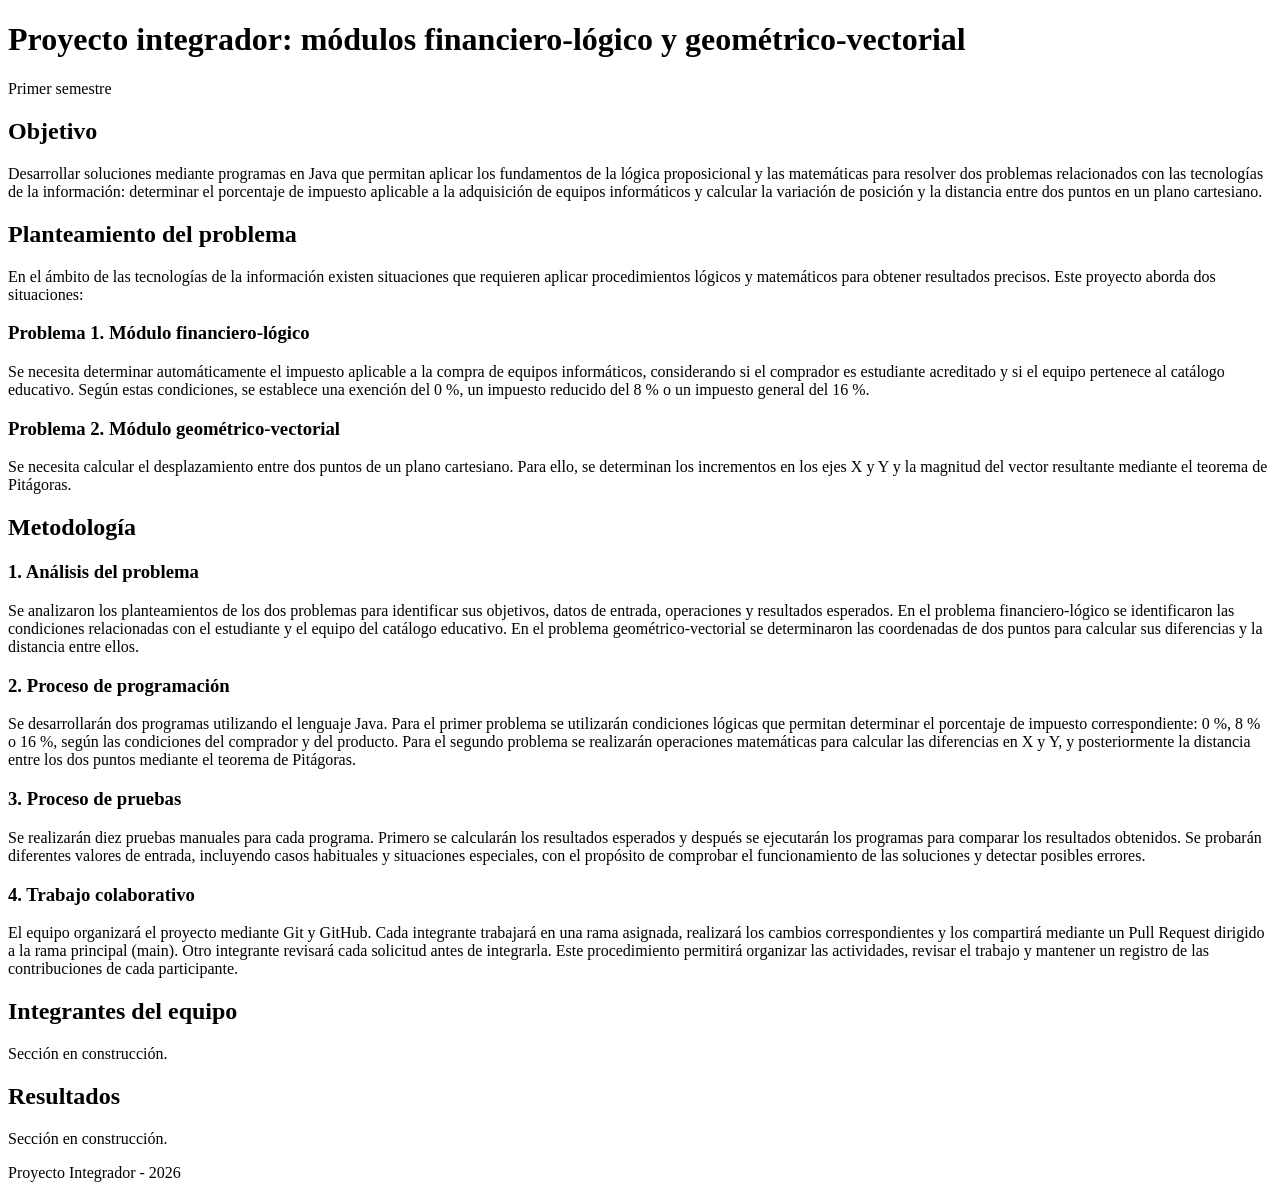
==== index.html @ f16ca9ef "T04: agrega metodologia del proyecto" ====
<!DOCTYPE html>
<html lang="es">
<head>
    <meta charset="UTF-8">
    <meta name="viewport" content="width=device-width, initial-scale=1.0">
    <title>Proyecto integrador: módulos financiero-lógico y geométrico-vectorial</title>
</head>
<body>

    <header>
        <h1>Proyecto integrador: módulos financiero-lógico y geométrico-vectorial</h1>
        <p>Primer semestre</p>
    </header>

    <main>
        <section id="objetivo">
            <h2>Objetivo</h2>
            <p>Desarrollar soluciones mediante programas en Java que permitan aplicar los fundamentos de la lógica proposicional y las matemáticas para resolver dos problemas relacionados con las tecnologías de la información: determinar el porcentaje de impuesto aplicable a la adquisición de equipos informáticos y calcular la variación de posición y la distancia entre dos puntos en un plano cartesiano.</p>
        </section>

        <section id="planteamiento">
            <h2>Planteamiento del problema</h2>
            <p>En el ámbito de las tecnologías de la información existen situaciones que requieren aplicar procedimientos lógicos y matemáticos para obtener resultados precisos. Este proyecto aborda dos situaciones:</p>

            <h3>Problema 1. Módulo financiero-lógico</h3>
            <p>Se necesita determinar automáticamente el impuesto aplicable a la compra de equipos informáticos, considerando si el comprador es estudiante acreditado y si el equipo pertenece al catálogo educativo. Según estas condiciones, se establece una exención del 0 %, un impuesto reducido del 8 % o un impuesto general del 16 %.</p>

            <h3>Problema 2. Módulo geométrico-vectorial</h3>
            <p>Se necesita calcular el desplazamiento entre dos puntos de un plano cartesiano. Para ello, se determinan los incrementos en los ejes X y Y y la magnitud del vector resultante mediante el teorema de Pitágoras.</p>
        </section>

        <section id="metodologia">
    <h2>Metodología</h2>

    <h3>1. Análisis del problema</h3>
    <p>Se analizaron los planteamientos de los dos problemas para identificar sus objetivos, datos de entrada, operaciones y resultados esperados. En el problema financiero-lógico se identificaron las condiciones relacionadas con el estudiante y el equipo del catálogo educativo. En el problema geométrico-vectorial se determinaron las coordenadas de dos puntos para calcular sus diferencias y la distancia entre ellos.</p>

    <h3>2. Proceso de programación</h3>
    <p>Se desarrollarán dos programas utilizando el lenguaje Java. Para el primer problema se utilizarán condiciones lógicas que permitan determinar el porcentaje de impuesto correspondiente: 0 %, 8 % o 16 %, según las condiciones del comprador y del producto. Para el segundo problema se realizarán operaciones matemáticas para calcular las diferencias en X y Y, y posteriormente la distancia entre los dos puntos mediante el teorema de Pitágoras.</p>

    <h3>3. Proceso de pruebas</h3>
    <p>Se realizarán diez pruebas manuales para cada programa. Primero se calcularán los resultados esperados y después se ejecutarán los programas para comparar los resultados obtenidos. Se probarán diferentes valores de entrada, incluyendo casos habituales y situaciones especiales, con el propósito de comprobar el funcionamiento de las soluciones y detectar posibles errores.</p>

    <h3>4. Trabajo colaborativo</h3>
    <p>El equipo organizará el proyecto mediante Git y GitHub. Cada integrante trabajará en una rama asignada, realizará los cambios correspondientes y los compartirá mediante un Pull Request dirigido a la rama principal (main). Otro integrante revisará cada solicitud antes de integrarla. Este procedimiento permitirá organizar las actividades, revisar el trabajo y mantener un registro de las contribuciones de cada participante.</p>
</section>

        <section id="integrantes">
            <h2>Integrantes del equipo</h2>
            <p>Sección en construcción.</p>
        </section>

        <section id="resultados">
            <h2>Resultados</h2>
            <p>Sección en construcción.</p>
        </section>
    </main>

    <footer>
        <p>Proyecto Integrador - 2026</p>
    </footer>

</body>
</html>
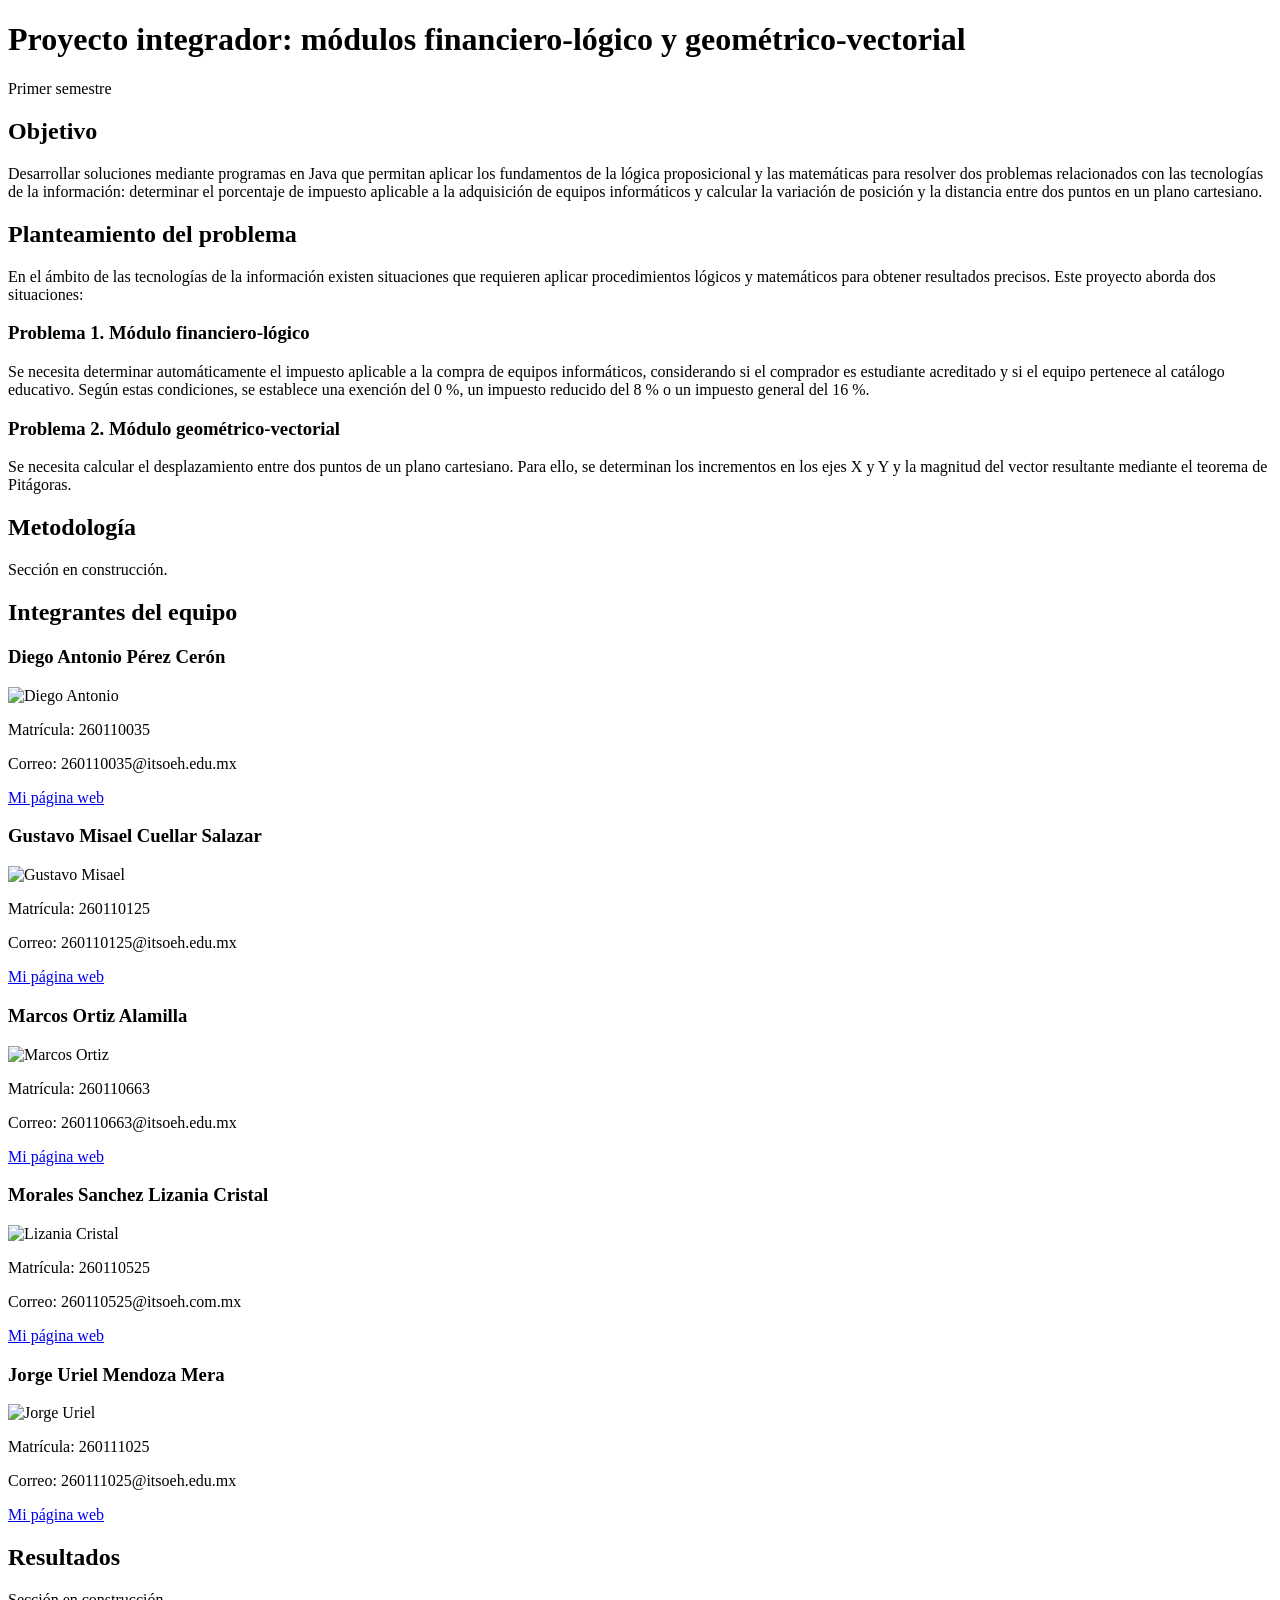
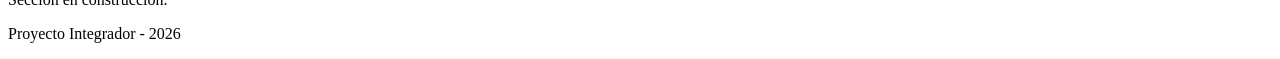
==== commit 36374636: "Agregar integrantes del equipo." ====
--- a/index.html
+++ b/index.html
@@ -30,25 +30,55 @@
         </section>
 
         <section id="metodologia">
-    <h2>Metodología</h2>
-
-    <h3>1. Análisis del problema</h3>
-    <p>Se analizaron los planteamientos de los dos problemas para identificar sus objetivos, datos de entrada, operaciones y resultados esperados. En el problema financiero-lógico se identificaron las condiciones relacionadas con el estudiante y el equipo del catálogo educativo. En el problema geométrico-vectorial se determinaron las coordenadas de dos puntos para calcular sus diferencias y la distancia entre ellos.</p>
-
-    <h3>2. Proceso de programación</h3>
-    <p>Se desarrollarán dos programas utilizando el lenguaje Java. Para el primer problema se utilizarán condiciones lógicas que permitan determinar el porcentaje de impuesto correspondiente: 0 %, 8 % o 16 %, según las condiciones del comprador y del producto. Para el segundo problema se realizarán operaciones matemáticas para calcular las diferencias en X y Y, y posteriormente la distancia entre los dos puntos mediante el teorema de Pitágoras.</p>
-
-    <h3>3. Proceso de pruebas</h3>
-    <p>Se realizarán diez pruebas manuales para cada programa. Primero se calcularán los resultados esperados y después se ejecutarán los programas para comparar los resultados obtenidos. Se probarán diferentes valores de entrada, incluyendo casos habituales y situaciones especiales, con el propósito de comprobar el funcionamiento de las soluciones y detectar posibles errores.</p>
-
-    <h3>4. Trabajo colaborativo</h3>
-    <p>El equipo organizará el proyecto mediante Git y GitHub. Cada integrante trabajará en una rama asignada, realizará los cambios correspondientes y los compartirá mediante un Pull Request dirigido a la rama principal (main). Otro integrante revisará cada solicitud antes de integrarla. Este procedimiento permitirá organizar las actividades, revisar el trabajo y mantener un registro de las contribuciones de cada participante.</p>
-</section>
+            <h2>Metodología</h2>
+            <p>Sección en construcción.</p>
+        </section>
 
         <section id="integrantes">
-            <h2>Integrantes del equipo</h2>
-            <p>Sección en construcción.</p>
-        </section>
+          
+<section id="integrantes">
+    <h2>Integrantes del equipo</h2>
+
+    <article>
+        <h3>Diego Antonio Pérez Cerón</h3>
+        <img src="imagen/integrantes/diego-antonio-perez-ceron.jpeg" alt="Diego Antonio" width="180">
+        <p>Matrícula: 260110035</p>
+        <p>Correo: 260110035@itsoeh.edu.mx</p>
+        <a href="https://diegoapc208.github.io/mi-pagina-To-o/" target="_blank">Mi página web</a>
+    </article>
+
+    <article>
+        <h3>Gustavo Misael Cuellar Salazar</h3>
+        <img src="imagen/integrantes/gustavo-misael-cuellar-salazar.jpeg" alt="Gustavo Misael" width="180">
+        <p>Matrícula: 260110125</p>
+        <p>Correo: 260110125@itsoeh.edu.mx</p>
+        <a href="https://gustavocuellar1.github.io/my-page/" target="_blank">Mi página web</a>
+    </article>
+
+    <article>
+        <h3>Marcos Ortiz Alamilla</h3>
+        <img src="imagen/integrantes/marcos-ortiz-alamilla.jpeg" alt="Marcos Ortiz" width="180">
+        <p>Matrícula: 260110663</p>
+        <p>Correo: 260110663@itsoeh.edu.mx</p>
+        <a href="https://marcosal987.github.io/ortiz/" target="_blank">Mi página web</a>
+    </article>
+
+    <article>
+        <h3>Morales Sanchez Lizania Cristal</h3>
+        <img src="imagen/integrantes/lizania-morales-sanchez.jpeg" alt="Lizania Cristal" width="180">
+        <p>Matrícula: 260110525</p>
+        <p>Correo: 260110525@itsoeh.com.mx</p>
+        <a href="https://lizania720.github.io/My-page2/" target="_blank">Mi página web</a>
+    </article>
+
+    <article>
+        <h3>Jorge Uriel Mendoza Mera</h3>
+        <img src="imagen/integrantes/jorge-uriel-mendoza-mera.jpeg" alt="Jorge Uriel" width="180">
+        <p>Matrícula: 260111025</p>
+        <p>Correo: 260111025@itsoeh.edu.mx</p>
+        <a href="https://bodo0105.github.io/my-page/" target="_blank">Mi página web</a>
+    </article>
+</section>
 
         <section id="resultados">
             <h2>Resultados</h2>
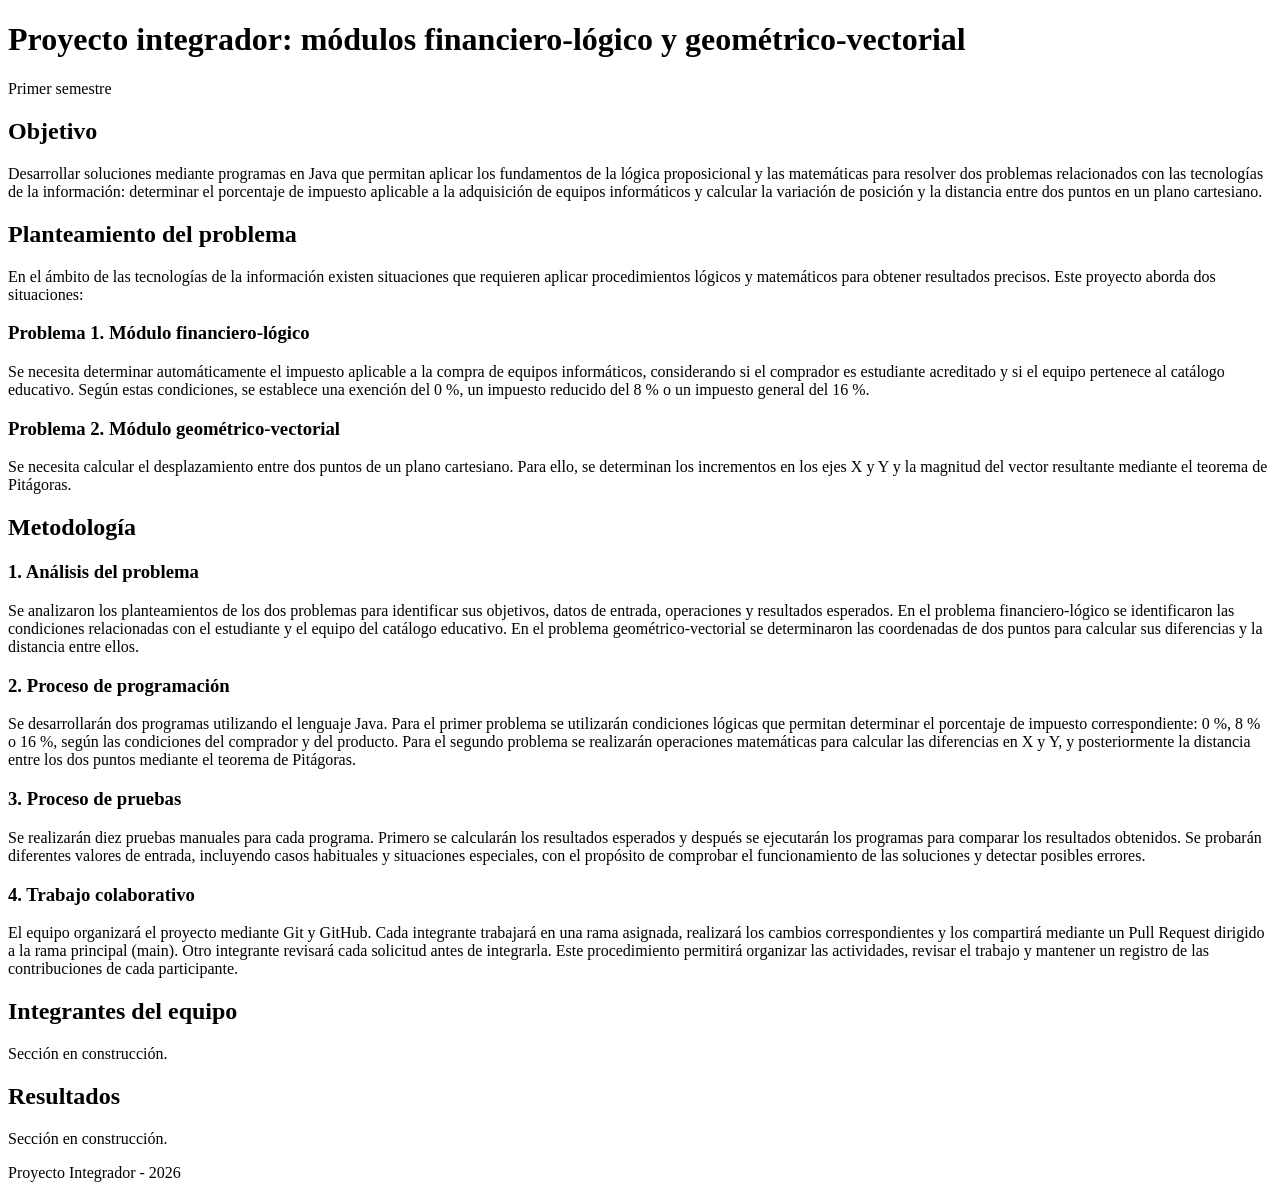
==== commit 524a6c13: "Merge f16ca9ef52c9d3862720efa765cf6a5c527918a0 into ad91572a4ea396619b0350d4fc3333c9df7b1b1e" ====
--- a/index.html
+++ b/index.html
@@ -30,55 +30,25 @@
         </section>
 
         <section id="metodologia">
-            <h2>Metodología</h2>
+    <h2>Metodología</h2>
+
+    <h3>1. Análisis del problema</h3>
+    <p>Se analizaron los planteamientos de los dos problemas para identificar sus objetivos, datos de entrada, operaciones y resultados esperados. En el problema financiero-lógico se identificaron las condiciones relacionadas con el estudiante y el equipo del catálogo educativo. En el problema geométrico-vectorial se determinaron las coordenadas de dos puntos para calcular sus diferencias y la distancia entre ellos.</p>
+
+    <h3>2. Proceso de programación</h3>
+    <p>Se desarrollarán dos programas utilizando el lenguaje Java. Para el primer problema se utilizarán condiciones lógicas que permitan determinar el porcentaje de impuesto correspondiente: 0 %, 8 % o 16 %, según las condiciones del comprador y del producto. Para el segundo problema se realizarán operaciones matemáticas para calcular las diferencias en X y Y, y posteriormente la distancia entre los dos puntos mediante el teorema de Pitágoras.</p>
+
+    <h3>3. Proceso de pruebas</h3>
+    <p>Se realizarán diez pruebas manuales para cada programa. Primero se calcularán los resultados esperados y después se ejecutarán los programas para comparar los resultados obtenidos. Se probarán diferentes valores de entrada, incluyendo casos habituales y situaciones especiales, con el propósito de comprobar el funcionamiento de las soluciones y detectar posibles errores.</p>
+
+    <h3>4. Trabajo colaborativo</h3>
+    <p>El equipo organizará el proyecto mediante Git y GitHub. Cada integrante trabajará en una rama asignada, realizará los cambios correspondientes y los compartirá mediante un Pull Request dirigido a la rama principal (main). Otro integrante revisará cada solicitud antes de integrarla. Este procedimiento permitirá organizar las actividades, revisar el trabajo y mantener un registro de las contribuciones de cada participante.</p>
+</section>
+
+        <section id="integrantes">
+            <h2>Integrantes del equipo</h2>
             <p>Sección en construcción.</p>
         </section>
-
-        <section id="integrantes">
-          
-<section id="integrantes">
-    <h2>Integrantes del equipo</h2>
-
-    <article>
-        <h3>Diego Antonio Pérez Cerón</h3>
-        <img src="imagen/integrantes/diego-antonio-perez-ceron.jpeg" alt="Diego Antonio" width="180">
-        <p>Matrícula: 260110035</p>
-        <p>Correo: 260110035@itsoeh.edu.mx</p>
-        <a href="https://diegoapc208.github.io/mi-pagina-To-o/" target="_blank">Mi página web</a>
-    </article>
-
-    <article>
-        <h3>Gustavo Misael Cuellar Salazar</h3>
-        <img src="imagen/integrantes/gustavo-misael-cuellar-salazar.jpeg" alt="Gustavo Misael" width="180">
-        <p>Matrícula: 260110125</p>
-        <p>Correo: 260110125@itsoeh.edu.mx</p>
-        <a href="https://gustavocuellar1.github.io/my-page/" target="_blank">Mi página web</a>
-    </article>
-
-    <article>
-        <h3>Marcos Ortiz Alamilla</h3>
-        <img src="imagen/integrantes/marcos-ortiz-alamilla.jpeg" alt="Marcos Ortiz" width="180">
-        <p>Matrícula: 260110663</p>
-        <p>Correo: 260110663@itsoeh.edu.mx</p>
-        <a href="https://marcosal987.github.io/ortiz/" target="_blank">Mi página web</a>
-    </article>
-
-    <article>
-        <h3>Morales Sanchez Lizania Cristal</h3>
-        <img src="imagen/integrantes/lizania-morales-sanchez.jpeg" alt="Lizania Cristal" width="180">
-        <p>Matrícula: 260110525</p>
-        <p>Correo: 260110525@itsoeh.com.mx</p>
-        <a href="https://lizania720.github.io/My-page2/" target="_blank">Mi página web</a>
-    </article>
-
-    <article>
-        <h3>Jorge Uriel Mendoza Mera</h3>
-        <img src="imagen/integrantes/jorge-uriel-mendoza-mera.jpeg" alt="Jorge Uriel" width="180">
-        <p>Matrícula: 260111025</p>
-        <p>Correo: 260111025@itsoeh.edu.mx</p>
-        <a href="https://bodo0105.github.io/my-page/" target="_blank">Mi página web</a>
-    </article>
-</section>
 
         <section id="resultados">
             <h2>Resultados</h2>
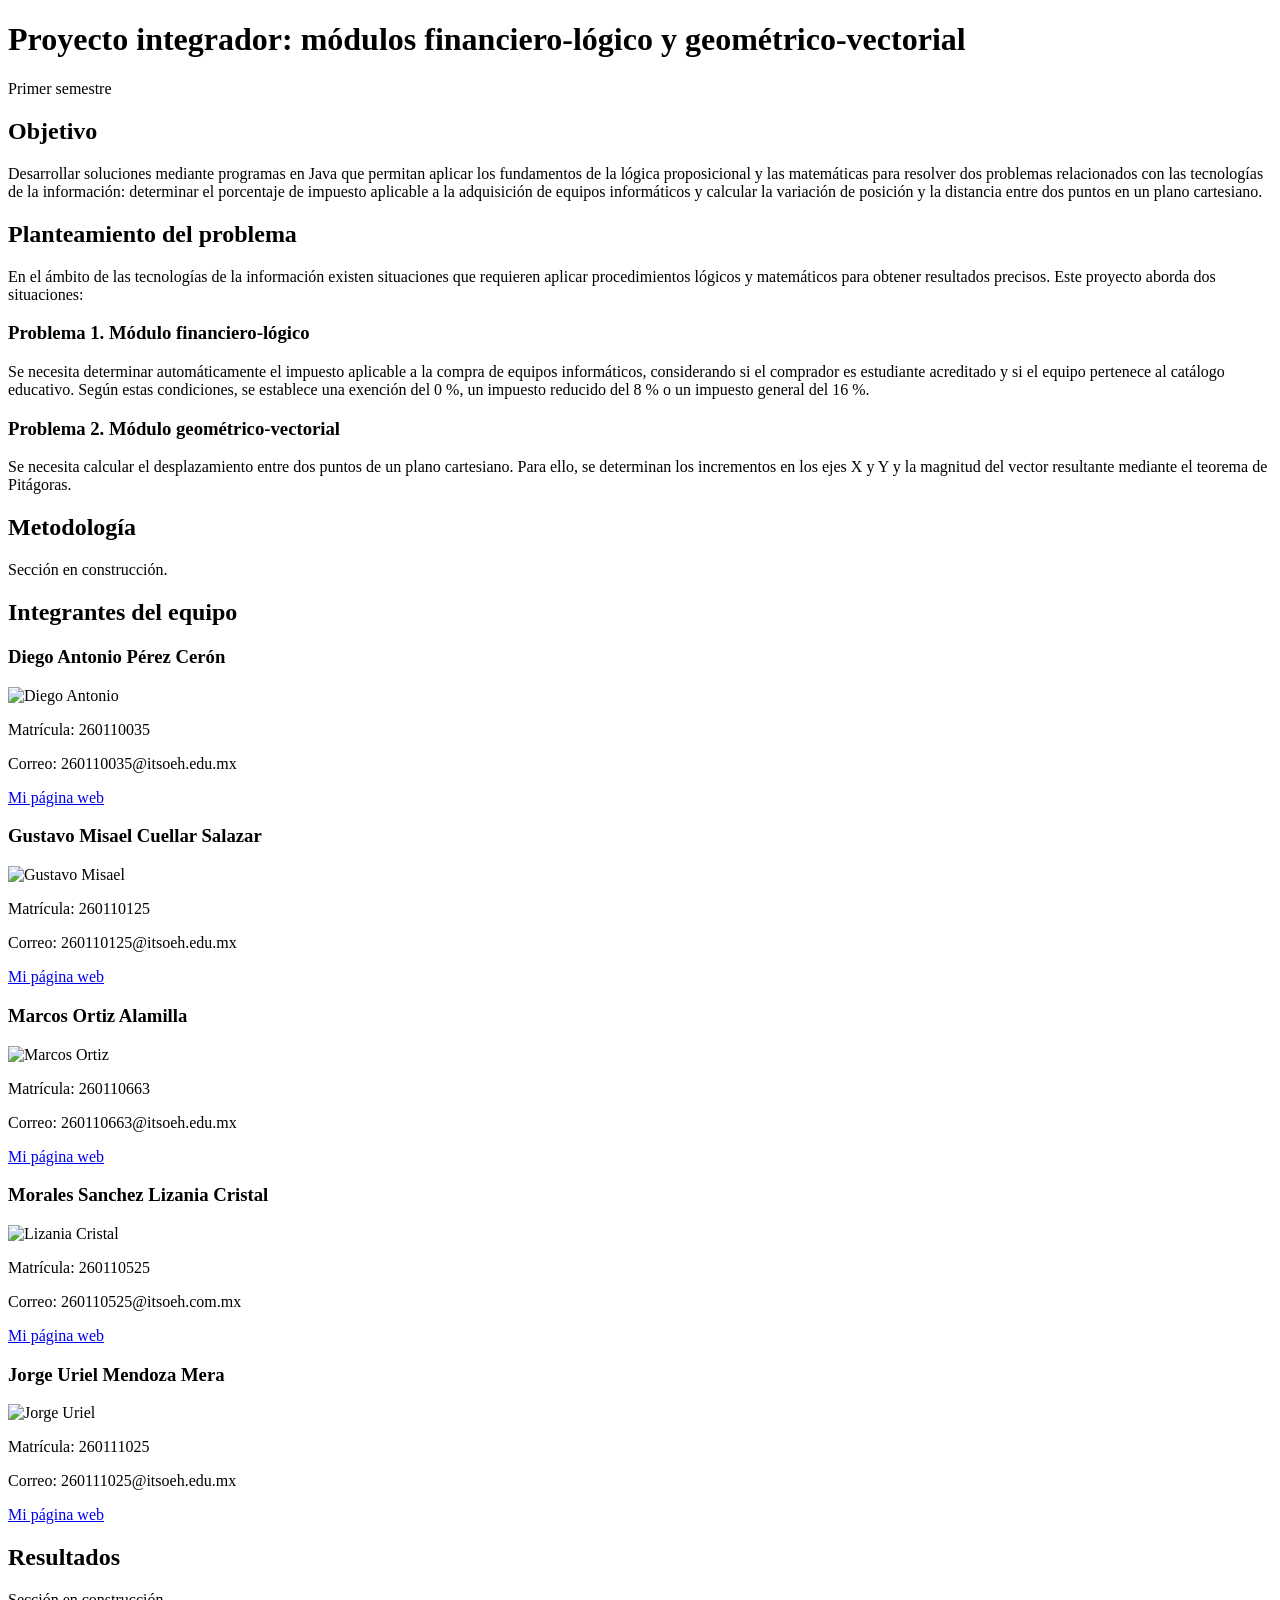
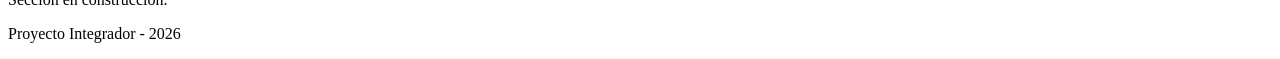
==== commit cf400049: "Merge pull request #7 from GustavoCuellar1/web/integrantes Web/integrantes" ====
--- a/index.html
+++ b/index.html
@@ -30,25 +30,53 @@
         </section>
 
         <section id="metodologia">
-    <h2>Metodología</h2>
-
-    <h3>1. Análisis del problema</h3>
-    <p>Se analizaron los planteamientos de los dos problemas para identificar sus objetivos, datos de entrada, operaciones y resultados esperados. En el problema financiero-lógico se identificaron las condiciones relacionadas con el estudiante y el equipo del catálogo educativo. En el problema geométrico-vectorial se determinaron las coordenadas de dos puntos para calcular sus diferencias y la distancia entre ellos.</p>
-
-    <h3>2. Proceso de programación</h3>
-    <p>Se desarrollarán dos programas utilizando el lenguaje Java. Para el primer problema se utilizarán condiciones lógicas que permitan determinar el porcentaje de impuesto correspondiente: 0 %, 8 % o 16 %, según las condiciones del comprador y del producto. Para el segundo problema se realizarán operaciones matemáticas para calcular las diferencias en X y Y, y posteriormente la distancia entre los dos puntos mediante el teorema de Pitágoras.</p>
-
-    <h3>3. Proceso de pruebas</h3>
-    <p>Se realizarán diez pruebas manuales para cada programa. Primero se calcularán los resultados esperados y después se ejecutarán los programas para comparar los resultados obtenidos. Se probarán diferentes valores de entrada, incluyendo casos habituales y situaciones especiales, con el propósito de comprobar el funcionamiento de las soluciones y detectar posibles errores.</p>
-
-    <h3>4. Trabajo colaborativo</h3>
-    <p>El equipo organizará el proyecto mediante Git y GitHub. Cada integrante trabajará en una rama asignada, realizará los cambios correspondientes y los compartirá mediante un Pull Request dirigido a la rama principal (main). Otro integrante revisará cada solicitud antes de integrarla. Este procedimiento permitirá organizar las actividades, revisar el trabajo y mantener un registro de las contribuciones de cada participante.</p>
-</section>
-
-        <section id="integrantes">
-            <h2>Integrantes del equipo</h2>
+            <h2>Metodología</h2>
             <p>Sección en construcción.</p>
         </section>
+          
+<section id="integrantes">
+    <h2>Integrantes del equipo</h2>
+
+    <article>
+        <h3>Diego Antonio Pérez Cerón</h3>
+        <img src="imagen/integrantes/diego-antonio-perez-ceron.jpeg" alt="Diego Antonio" width="180">
+        <p>Matrícula: 260110035</p>
+        <p>Correo: 260110035@itsoeh.edu.mx</p>
+        <a href="https://diegoapc208.github.io/mi-pagina-To-o/" target="_blank">Mi página web</a>
+    </article>
+
+    <article>
+        <h3>Gustavo Misael Cuellar Salazar</h3>
+        <img src="imagen/integrantes/gustavo-misael-cuellar-salazar.jpeg" alt="Gustavo Misael" width="180">
+        <p>Matrícula: 260110125</p>
+        <p>Correo: 260110125@itsoeh.edu.mx</p>
+        <a href="https://gustavocuellar1.github.io/my-page/" target="_blank">Mi página web</a>
+    </article>
+
+    <article>
+        <h3>Marcos Ortiz Alamilla</h3>
+        <img src="imagen/integrantes/marcos-ortiz-alamilla.jpeg" alt="Marcos Ortiz" width="180">
+        <p>Matrícula: 260110663</p>
+        <p>Correo: 260110663@itsoeh.edu.mx</p>
+        <a href="https://marcosal987.github.io/ortiz/" target="_blank">Mi página web</a>
+    </article>
+
+    <article>
+        <h3>Morales Sanchez Lizania Cristal</h3>
+        <img src="imagen/integrantes/lizania-morales-sanchez.jpeg" alt="Lizania Cristal" width="180">
+        <p>Matrícula: 260110525</p>
+        <p>Correo: 260110525@itsoeh.com.mx</p>
+        <a href="https://lizania720.github.io/My-page2/" target="_blank">Mi página web</a>
+    </article>
+
+    <article>
+        <h3>Jorge Uriel Mendoza Mera</h3>
+        <img src="imagen/integrantes/jorge-uriel-mendoza-mera.jpeg" alt="Jorge Uriel" width="180">
+        <p>Matrícula: 260111025</p>
+        <p>Correo: 260111025@itsoeh.edu.mx</p>
+        <a href="https://bodo0105.github.io/my-page/" target="_blank">Mi página web</a>
+    </article>
+</section>
 
         <section id="resultados">
             <h2>Resultados</h2>
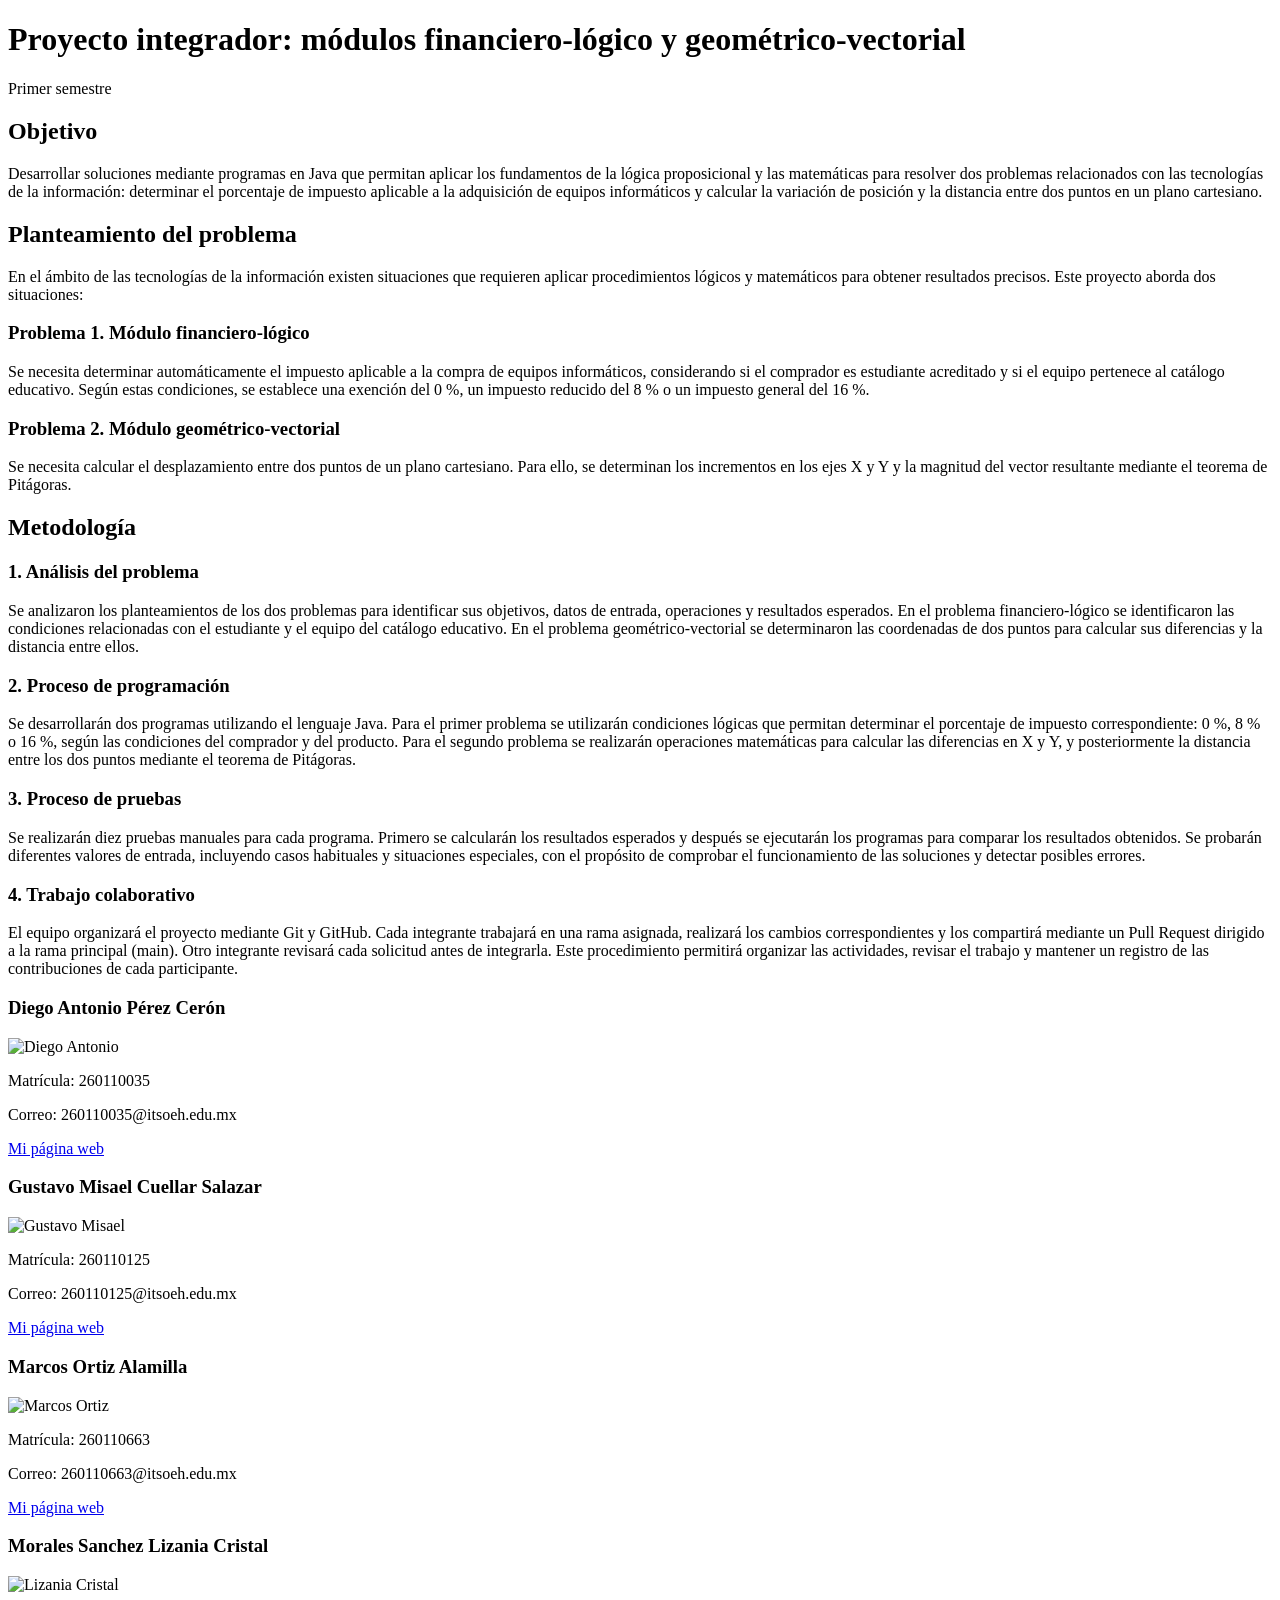
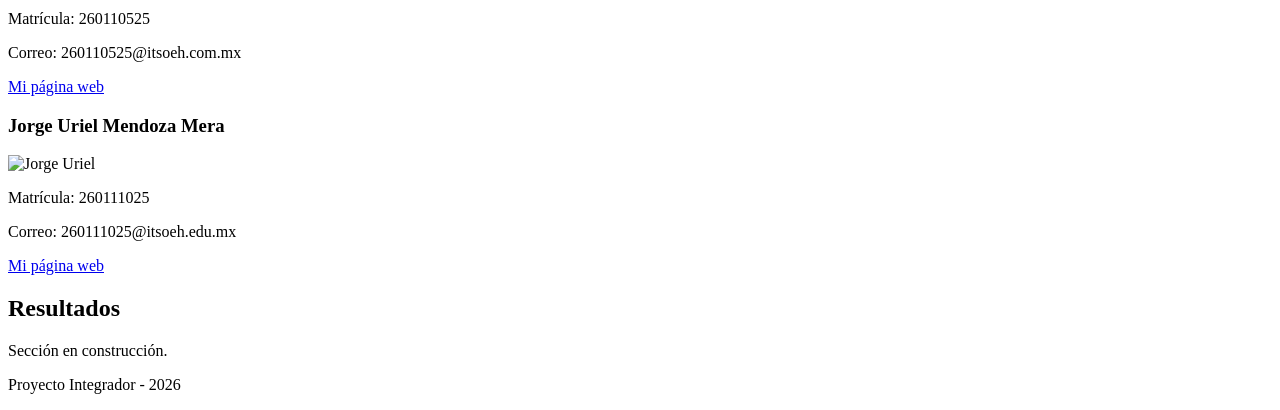
==== commit 28374dd3: "Merge branch 'main' into web/metodologia" ====
--- a/index.html
+++ b/index.html
@@ -30,12 +30,20 @@
         </section>
 
         <section id="metodologia">
-            <h2>Metodología</h2>
-            <p>Sección en construcción.</p>
-        </section>
-          
-<section id="integrantes">
-    <h2>Integrantes del equipo</h2>
+    <h2>Metodología</h2>
+
+    <h3>1. Análisis del problema</h3>
+    <p>Se analizaron los planteamientos de los dos problemas para identificar sus objetivos, datos de entrada, operaciones y resultados esperados. En el problema financiero-lógico se identificaron las condiciones relacionadas con el estudiante y el equipo del catálogo educativo. En el problema geométrico-vectorial se determinaron las coordenadas de dos puntos para calcular sus diferencias y la distancia entre ellos.</p>
+
+    <h3>2. Proceso de programación</h3>
+    <p>Se desarrollarán dos programas utilizando el lenguaje Java. Para el primer problema se utilizarán condiciones lógicas que permitan determinar el porcentaje de impuesto correspondiente: 0 %, 8 % o 16 %, según las condiciones del comprador y del producto. Para el segundo problema se realizarán operaciones matemáticas para calcular las diferencias en X y Y, y posteriormente la distancia entre los dos puntos mediante el teorema de Pitágoras.</p>
+
+    <h3>3. Proceso de pruebas</h3>
+    <p>Se realizarán diez pruebas manuales para cada programa. Primero se calcularán los resultados esperados y después se ejecutarán los programas para comparar los resultados obtenidos. Se probarán diferentes valores de entrada, incluyendo casos habituales y situaciones especiales, con el propósito de comprobar el funcionamiento de las soluciones y detectar posibles errores.</p>
+
+    <h3>4. Trabajo colaborativo</h3>
+    <p>El equipo organizará el proyecto mediante Git y GitHub. Cada integrante trabajará en una rama asignada, realizará los cambios correspondientes y los compartirá mediante un Pull Request dirigido a la rama principal (main). Otro integrante revisará cada solicitud antes de integrarla. Este procedimiento permitirá organizar las actividades, revisar el trabajo y mantener un registro de las contribuciones de cada participante.</p>
+</section>
 
     <article>
         <h3>Diego Antonio Pérez Cerón</h3>
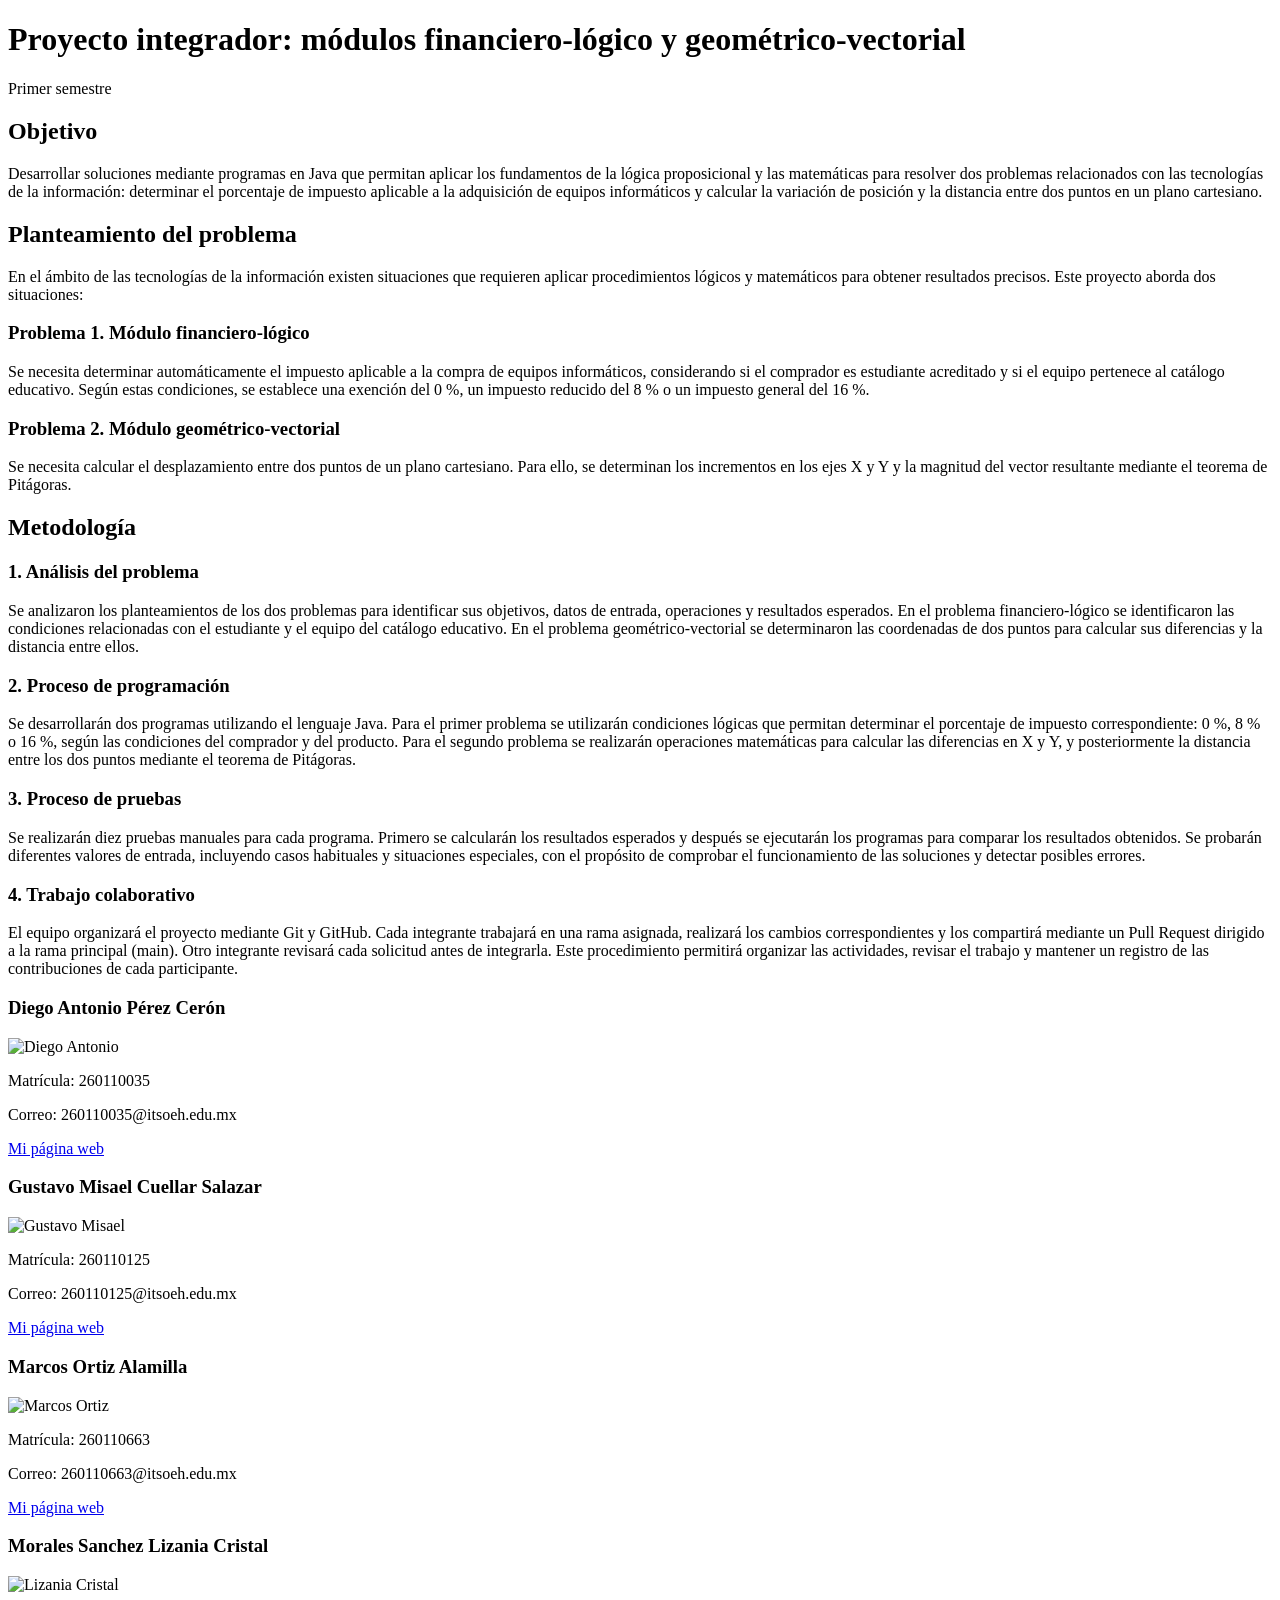
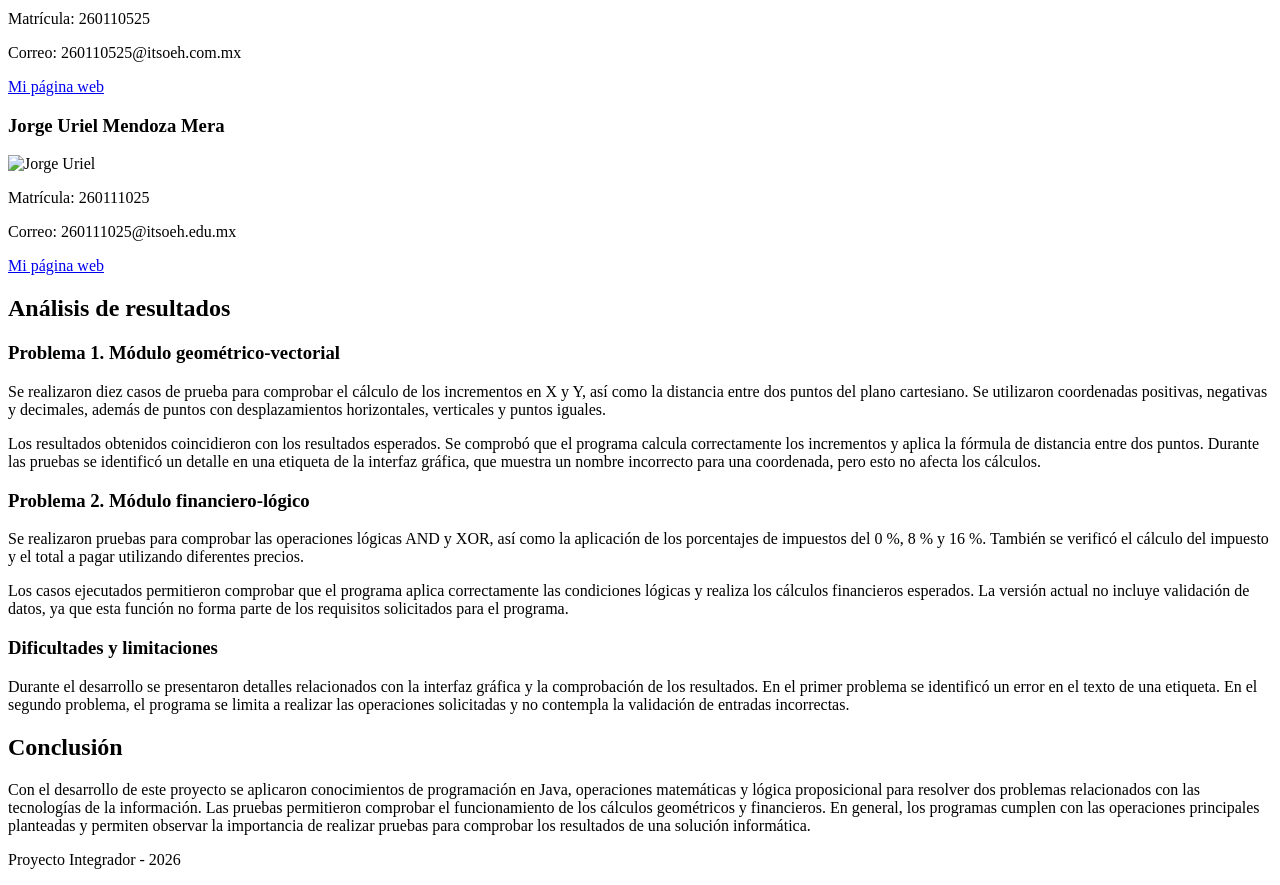
==== commit 99dd3bf6: "T12: Agregue el análisis de resultados y la conclusión" ====
--- a/index.html
+++ b/index.html
@@ -85,11 +85,26 @@
         <a href="https://bodo0105.github.io/my-page/" target="_blank">Mi página web</a>
     </article>
 </section>
+<section id="resultados">
+    <h2>Análisis de resultados</h2>
 
-        <section id="resultados">
-            <h2>Resultados</h2>
-            <p>Sección en construcción.</p>
-        </section>
+    <h3>Problema 1. Módulo geométrico-vectorial</h3>
+    <p>Se realizaron diez casos de prueba para comprobar el cálculo de los incrementos en X y Y, así como la distancia entre dos puntos del plano cartesiano. Se utilizaron coordenadas positivas, negativas y decimales, además de puntos con desplazamientos horizontales, verticales y puntos iguales.</p>
+
+    <p>Los resultados obtenidos coincidieron con los resultados esperados. Se comprobó que el programa calcula correctamente los incrementos y aplica la fórmula de distancia entre dos puntos. Durante las pruebas se identificó un detalle en una etiqueta de la interfaz gráfica, que muestra un nombre incorrecto para una coordenada, pero esto no afecta los cálculos.</p>
+
+    <h3>Problema 2. Módulo financiero-lógico</h3>
+    <p>Se realizaron pruebas para comprobar las operaciones lógicas AND y XOR, así como la aplicación de los porcentajes de impuestos del 0 %, 8 % y 16 %. También se verificó el cálculo del impuesto y el total a pagar utilizando diferentes precios.</p>
+
+    <p>Los casos ejecutados permitieron comprobar que el programa aplica correctamente las condiciones lógicas y realiza los cálculos financieros esperados. La versión actual no incluye validación de datos, ya que esta función no forma parte de los requisitos solicitados para el programa.</p>
+
+    <h3>Dificultades y limitaciones</h3>
+    <p>Durante el desarrollo se presentaron detalles relacionados con la interfaz gráfica y la comprobación de los resultados. En el primer problema se identificó un error en el texto de una etiqueta. En el segundo problema, el programa se limita a realizar las operaciones solicitadas y no contempla la validación de entradas incorrectas.</p>
+
+    <h2>Conclusión</h2>
+    <p>Con el desarrollo de este proyecto se aplicaron conocimientos de programación en Java, operaciones matemáticas y lógica proposicional para resolver dos problemas relacionados con las tecnologías de la información. Las pruebas permitieron comprobar el funcionamiento de los cálculos geométricos y financieros. En general, los programas cumplen con las operaciones principales planteadas y permiten observar la importancia de realizar pruebas para comprobar los resultados de una solución informática.</p>
+</section>
+
     </main>
 
     <footer>
@@ -97,4 +112,4 @@
     </footer>
 
 </body>
-</html>
+</html>
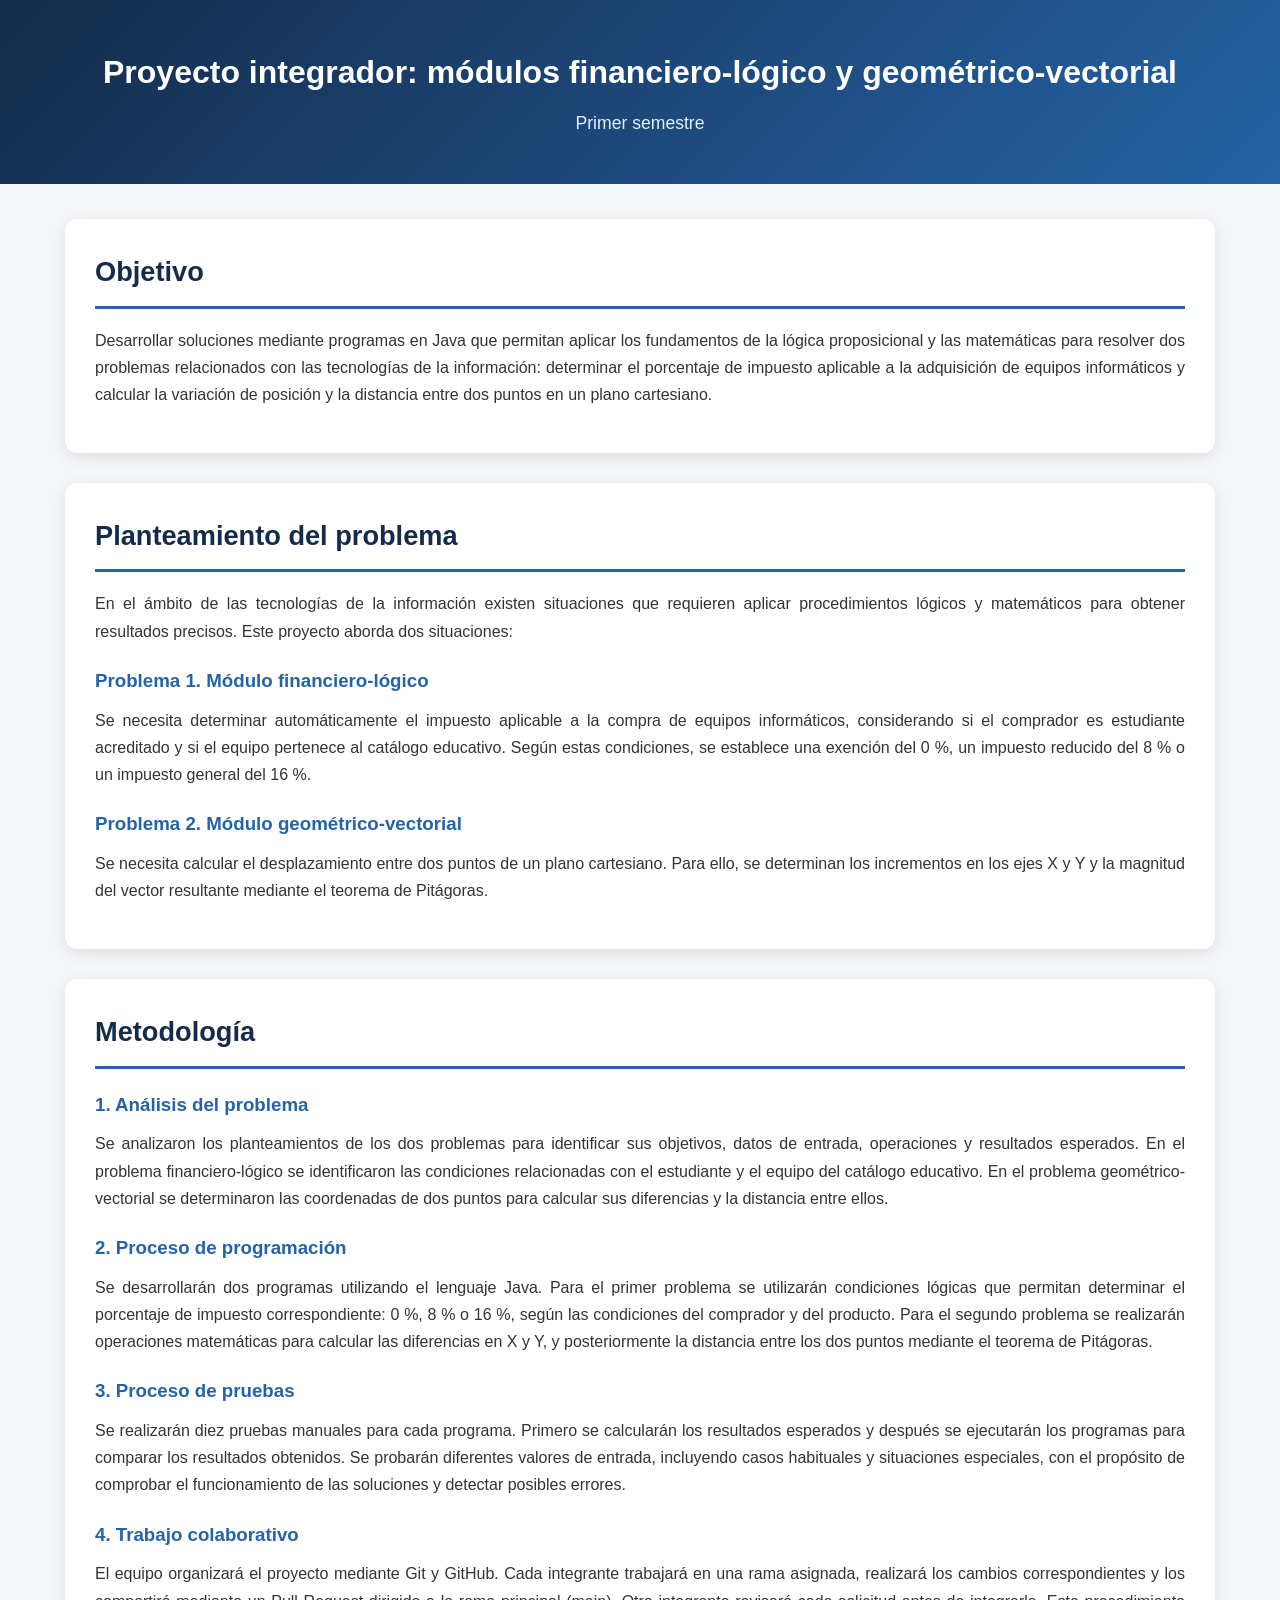
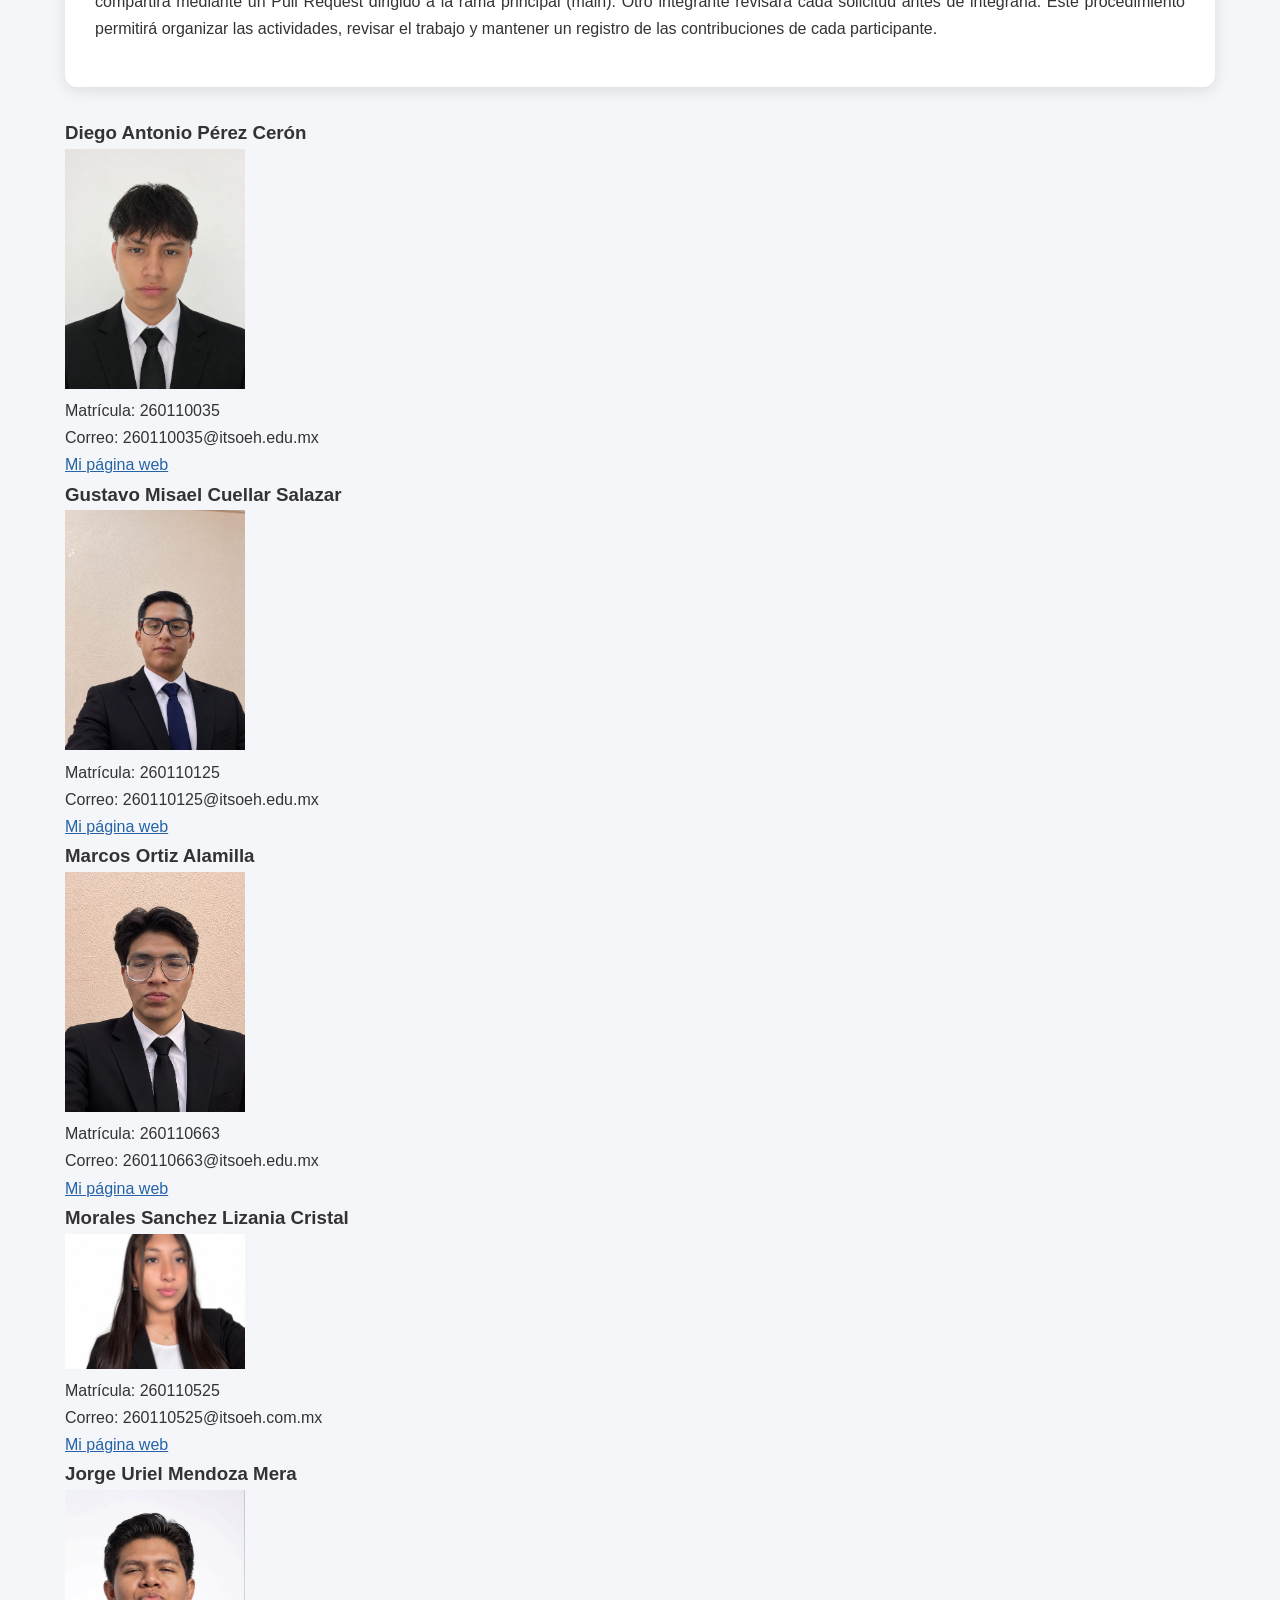
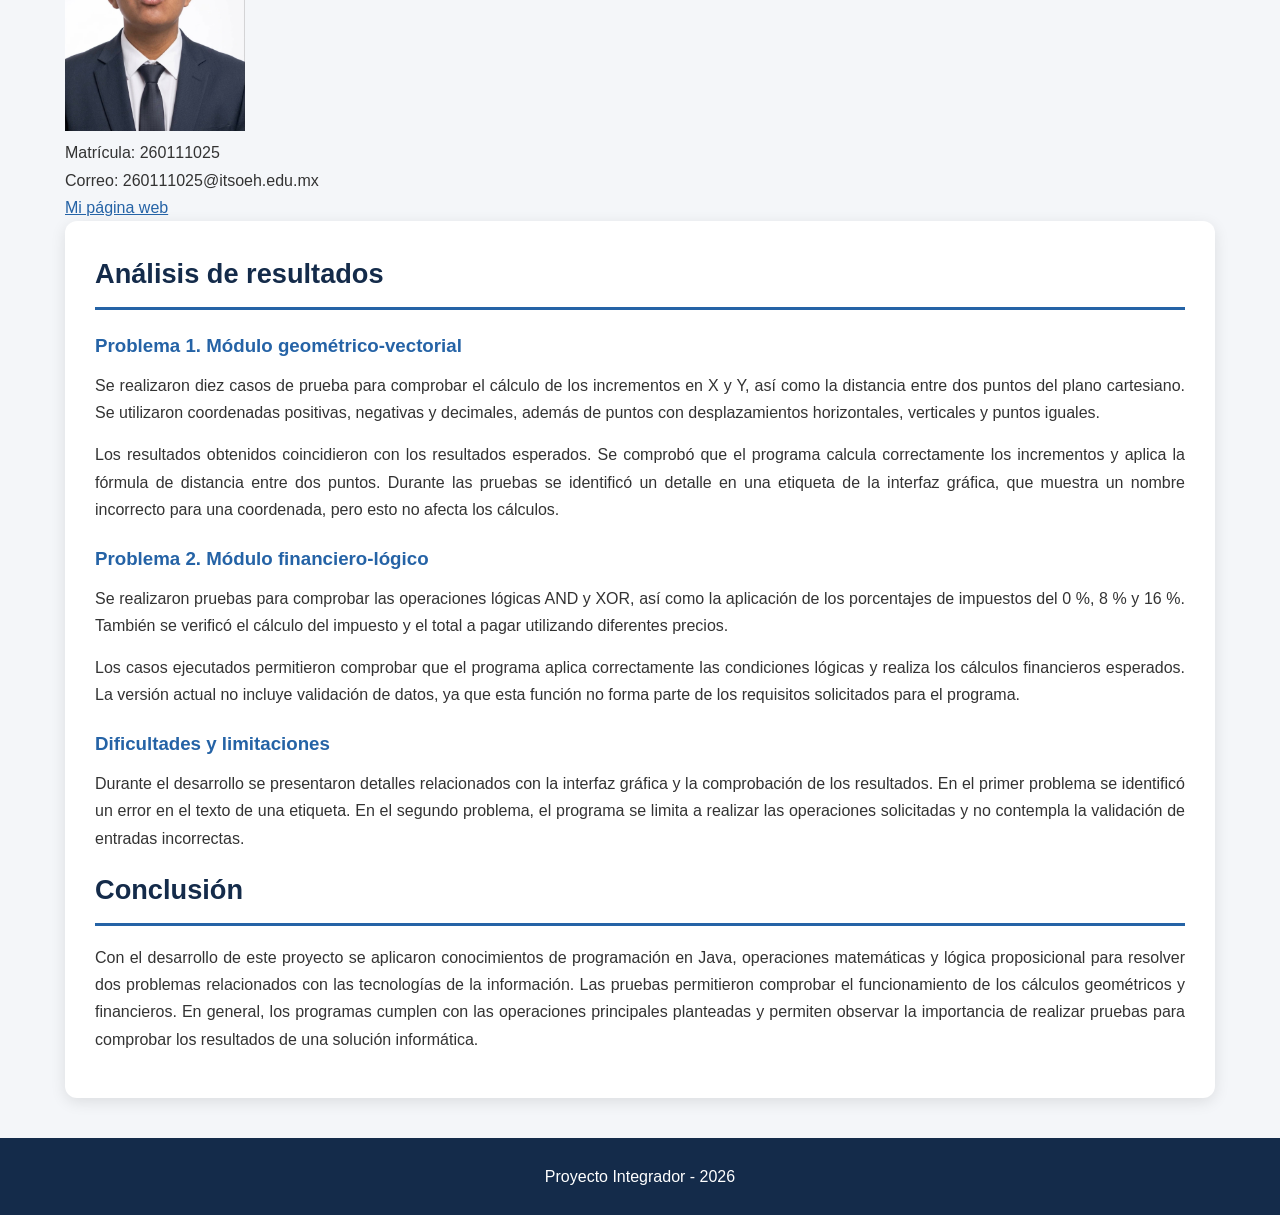
==== commit ff30e11c: "Agrega estilos css T13" ====
--- a/index.html
+++ b/index.html
@@ -3,6 +3,7 @@
 <head>
     <meta charset="UTF-8">
     <meta name="viewport" content="width=device-width, initial-scale=1.0">
+    <link rel="stylesheet" href="css/estilos.css">
     <title>Proyecto integrador: módulos financiero-lógico y geométrico-vectorial</title>
 </head>
 <body>
@@ -47,7 +48,7 @@
 
     <article>
         <h3>Diego Antonio Pérez Cerón</h3>
-        <img src="imagen/integrantes/diego-antonio-perez-ceron.jpeg" alt="Diego Antonio" width="180">
+        <img src="img/integrantes/diego-antonio-perez-ceron.jpeg" alt="Diego Antonio" width="180">
         <p>Matrícula: 260110035</p>
         <p>Correo: 260110035@itsoeh.edu.mx</p>
         <a href="https://diegoapc208.github.io/mi-pagina-To-o/" target="_blank">Mi página web</a>
@@ -55,7 +56,7 @@
 
     <article>
         <h3>Gustavo Misael Cuellar Salazar</h3>
-        <img src="imagen/integrantes/gustavo-misael-cuellar-salazar.jpeg" alt="Gustavo Misael" width="180">
+        <img src="img/integrantes/gustavo-misael-cuellar-salazar.jpeg" alt="Gustavo Misael" width="180">
         <p>Matrícula: 260110125</p>
         <p>Correo: 260110125@itsoeh.edu.mx</p>
         <a href="https://gustavocuellar1.github.io/my-page/" target="_blank">Mi página web</a>
@@ -63,7 +64,7 @@
 
     <article>
         <h3>Marcos Ortiz Alamilla</h3>
-        <img src="imagen/integrantes/marcos-ortiz-alamilla.jpeg" alt="Marcos Ortiz" width="180">
+        <img src="img/integrantes/marcos-ortiz-alamilla.jpeg" alt="Marcos Ortiz" width="180">
         <p>Matrícula: 260110663</p>
         <p>Correo: 260110663@itsoeh.edu.mx</p>
         <a href="https://marcosal987.github.io/ortiz/" target="_blank">Mi página web</a>
@@ -71,7 +72,7 @@
 
     <article>
         <h3>Morales Sanchez Lizania Cristal</h3>
-        <img src="imagen/integrantes/lizania-morales-sanchez.jpeg" alt="Lizania Cristal" width="180">
+        <img src="img/integrantes/lizania-morales-sanchez.jpeg" alt="Lizania Cristal" width="180">
         <p>Matrícula: 260110525</p>
         <p>Correo: 260110525@itsoeh.com.mx</p>
         <a href="https://lizania720.github.io/My-page2/" target="_blank">Mi página web</a>
@@ -79,7 +80,7 @@
 
     <article>
         <h3>Jorge Uriel Mendoza Mera</h3>
-        <img src="imagen/integrantes/jorge-uriel-mendoza-mera.jpeg" alt="Jorge Uriel" width="180">
+        <img src="img/integrantes/jorge-uriel-mendoza-mera.jpeg" alt="Jorge Uriel" width="180">
         <p>Matrícula: 260111025</p>
         <p>Correo: 260111025@itsoeh.edu.mx</p>
         <a href="https://bodo0105.github.io/my-page/" target="_blank">Mi página web</a>
--- a/css/estilos.css
+++ b/css/estilos.css
@@ -0,0 +1,200 @@
+
+/* =====================================
+   PROYECTO INTEGRADOR - ESTILOS T13
+   ===================================== */
+
+/* Variables de colores */
+:root {
+    --azul-oscuro: #142b4a;
+    --azul: #2563a6;
+    --azul-claro: #eaf3fc;
+    --blanco: #ffffff;
+    --gris: #f4f6f9;
+    --texto: #333333;
+    --sombra: 0 4px 15px rgba(0, 0, 0, 0.10);
+}
+
+/* Configuración general */
+* {
+    margin: 0;
+    padding: 0;
+    box-sizing: border-box;
+}
+
+html {
+    scroll-behavior: smooth;
+}
+
+body {
+    font-family: Arial, Helvetica, sans-serif;
+    background-color: var(--gris);
+    color: var(--texto);
+    line-height: 1.7;
+    font-size: 16px;
+}
+
+/* Encabezado */
+header {
+    background: linear-gradient(135deg, var(--azul-oscuro), var(--azul));
+    color: var(--blanco);
+    text-align: center;
+    padding: 45px 20px;
+}
+
+header h1 {
+    font-size: 2rem;
+    margin-bottom: 10px;
+}
+
+header p {
+    color: #e4efff;
+    font-size: 1.1rem;
+}
+
+/* Navegación */
+nav {
+    background-color: var(--azul-oscuro);
+    padding: 15px;
+    text-align: center;
+}
+
+nav a {
+    color: var(--blanco);
+    text-decoration: none;
+    margin: 0 12px;
+    font-weight: bold;
+    transition: color 0.3s;
+}
+
+nav a:hover {
+    color: #8ecaff;
+}
+
+/* Contenido principal */
+main {
+    width: 90%;
+    max-width: 1150px;
+    margin: 35px auto;
+}
+
+/* Secciones */
+main section {
+    background-color: var(--blanco);
+    padding: 30px;
+    margin-bottom: 30px;
+    border-radius: 12px;
+    box-shadow: var(--sombra);
+    scroll-margin-top: 20px;
+}
+
+section h2 {
+    color: var(--azul-oscuro);
+    font-size: 1.7rem;
+    margin-bottom: 18px;
+    border-bottom: 3px solid var(--azul);
+    padding-bottom: 10px;
+}
+
+section h3 {
+    color: var(--azul);
+    margin: 20px 0 10px;
+}
+
+section p {
+    margin-bottom: 15px;
+    text-align: justify;
+}
+
+/* Tarjetas de integrantes y artículos */
+section article {
+    background-color: var(--azul-claro);
+    padding: 22px;
+    margin: 18px 0;
+    border-radius: 10px;
+    border-left: 5px solid var(--azul);
+    transition: transform 0.3s, box-shadow 0.3s;
+}
+
+section article:hover {
+    transform: translateY(-4px);
+    box-shadow: var(--sombra);
+}
+
+/* Imágenes */
+img {
+    max-width: 100%;
+    height: auto;
+}
+
+section article img {
+    width: 180px;
+    height: 180px;
+    object-fit: cover;
+    border-radius: 50%;
+    display: block;
+    margin: 15px auto;
+    border: 4px solid var(--blanco);
+    box-shadow: var(--sombra);
+}
+
+/* Enlaces */
+a {
+    color: var(--azul);
+}
+
+section article a {
+    display: inline-block;
+    margin-top: 8px;
+    font-weight: bold;
+    text-decoration: none;
+}
+
+section article a:hover {
+    text-decoration: underline;
+}
+
+/* Pie de página */
+footer {
+    background-color: var(--azul-oscuro);
+    color: var(--blanco);
+    text-align: center;
+    padding: 25px;
+    margin-top: 40px;
+}
+
+footer p {
+    margin: 0;
+}
+
+/* Adaptación a celulares */
+@media (max-width: 768px) {
+    header {
+        padding: 30px 15px;
+    }
+
+    header h1 {
+        font-size: 1.5rem;
+    }
+
+    nav a {
+        display: inline-block;
+        margin: 6px;
+    }
+
+    main {
+        width: 94%;
+    }
+
+    main section {
+        padding: 20px;
+    }
+
+    section h2 {
+        font-size: 1.4rem;
+    }
+
+    section article img {
+        width: 145px;
+        height: 145px;
+    }
+}
